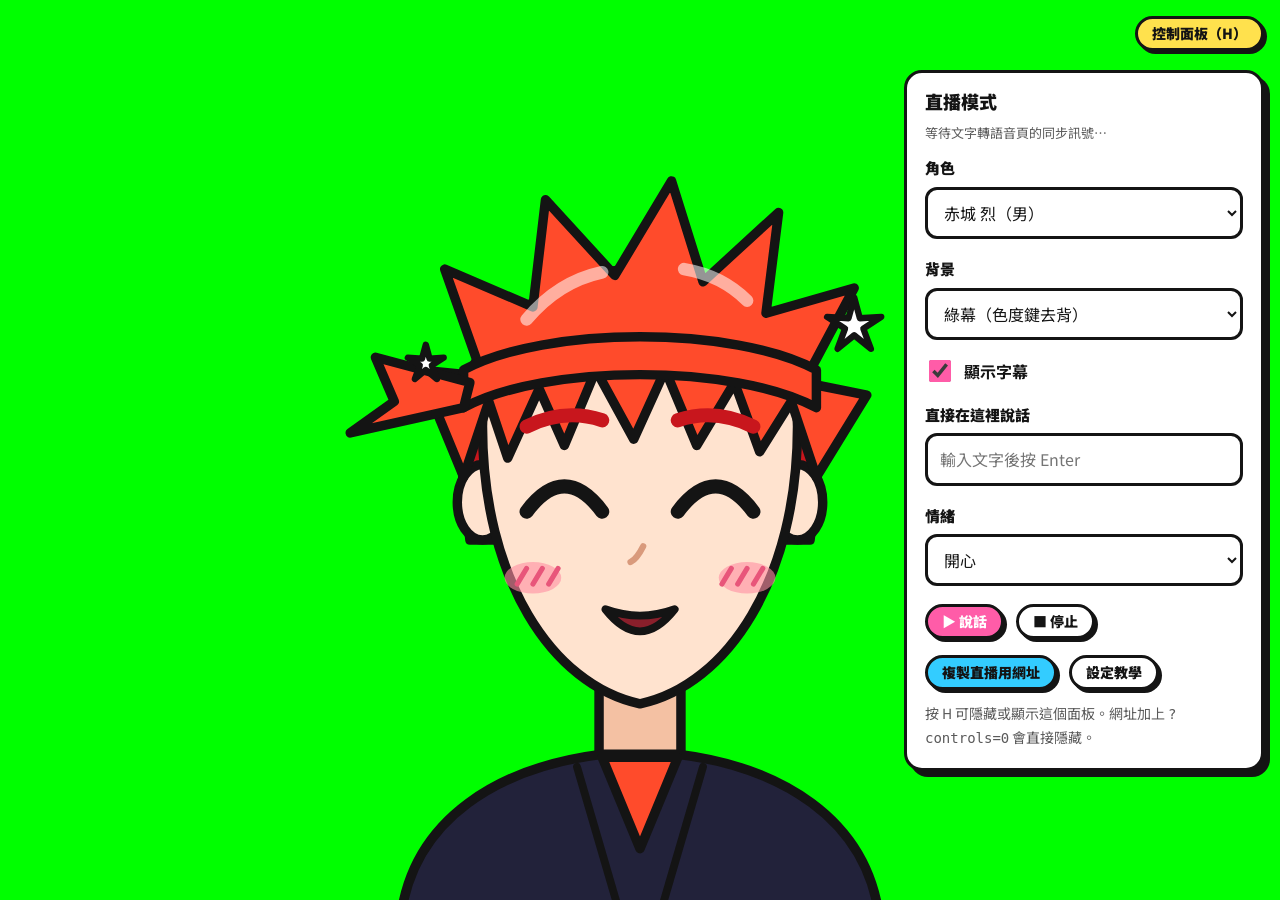
==== live.html @ a313269e "Initial VoiceSprite static site Voice profile recording, anime character TTS (engine A: Web Speech)," ====
<!doctype html>
<html lang="zh-Hant-TW">
<head>
  <meta charset="utf-8">
  <meta name="viewport" content="width=device-width, initial-scale=1">
  <title>直播模式｜VoiceSprite 聲線工坊</title>
  <meta name="description" content="只顯示角色與字幕的直播畫面，可切換綠幕或透明背景。">
  <link rel="icon" href="images/favicon.svg" type="image/svg+xml">
  <link rel="preconnect" href="https://fonts.googleapis.com">
  <link rel="preconnect" href="https://fonts.gstatic.com" crossorigin>
  <link href="https://fonts.googleapis.com/css2?family=Bungee&family=Noto+Sans+TC:wght@500;700;900&display=swap" rel="stylesheet">
  <link rel="stylesheet" href="css/style.css">
</head>
<body class="live bg-green" data-page="live">
  <div class="live-stage">
    <div class="live-char" id="liveChar"></div>
  </div>
  <div class="live-sub" id="liveSub" aria-live="polite"></div>

  <button type="button" class="btn btn-sm btn-yellow live-toggle" id="toggleControls" aria-expanded="true" aria-controls="controls">控制面板（H）</button>

  <aside class="card live-controls" id="controls">
    <h2>直播模式</h2>
    <p class="sync-status" id="syncStatus">等待文字轉語音頁的同步訊號…</p>

    <div class="field">
      <label class="field-label" for="ctlChar">角色</label>
      <select id="ctlChar"></select>
    </div>
    <div class="field">
      <label class="field-label" for="ctlBg">背景</label>
      <select id="ctlBg">
        <option value="green">綠幕（色度鍵去背）</option>
        <option value="blue">藍幕</option>
        <option value="transparent">透明（OBS 瀏覽器來源）</option>
        <option value="pop">普普風黃色</option>
      </select>
    </div>
    <label class="check" style="margin-bottom:18px">
      <input type="checkbox" id="ctlSub" checked>
      <span>顯示字幕</span>
    </label>

    <div class="field">
      <label class="field-label" for="ctlText">直接在這裡說話</label>
      <input type="text" id="ctlText" maxlength="200" placeholder="輸入文字後按 Enter">
    </div>
    <div class="field">
      <label class="field-label" for="ctlEmotion">情緒</label>
      <select id="ctlEmotion"></select>
    </div>
    <div class="btn-row" style="margin-bottom:16px">
      <button type="button" class="btn btn-pink btn-sm" id="ctlSpeak">▶ 說話</button>
      <button type="button" class="btn btn-sm" id="ctlStop">■ 停止</button>
    </div>

    <div class="btn-row">
      <button type="button" class="btn btn-sm btn-cyan" id="ctlCopy">複製直播用網址</button>
      <a class="btn btn-sm" href="index.html#live-guide">設定教學</a>
    </div>
    <p class="small muted" style="margin:12px 0 0">按 H 可隱藏或顯示這個面板。網址加上 <code>?controls=0</code> 會直接隱藏。</p>
  </aside>

  <script src="js/app.js"></script>
  <script src="js/characters.js"></script>
  <script src="js/profile-store.js"></script>
  <script src="js/engines/engine-a-webspeech.js"></script>
  <script src="js/live.js"></script>
  <script>
  /* 檔案不完整時（例如直接在壓縮檔裡打開、只傳了 html），顯示說明而不是空白頁 */
  (function () {
    var cssOk = getComputedStyle(document.documentElement).getPropertyValue('--ink').trim() !== '';
    var jsOk = !!(window.VS && window.VS.engines);
    if (cssOk && jsOk) return;
    var d = document.createElement('div');
    d.setAttribute('role', 'alert');
    d.style.cssText = 'position:fixed;inset:0;z-index:9999;background:#fffbe0;color:#141414;font:16px/1.8 system-ui,sans-serif;padding:24px;overflow:auto';
    d.innerHTML = '<div style="max-width:640px;margin:0 auto">' +
      '<h1 style="font-size:24px;margin:0 0 12px">網站檔案不完整，無法正常顯示</h1>' +
      '<p>這個網頁需要和 <b>css</b>、<b>js</b>、<b>images</b> 三個資料夾放在一起才能運作，目前讀不到它們。</p>' +
      '<ol>' +
      '<li>如果收到的是壓縮檔（.zip），請先按右鍵「<b>全部解壓縮</b>」，再打開解壓後資料夾裡的 index.html。不要直接在壓縮檔裡點開。</li>' +
      '<li>確認 index.html 旁邊有 css、js、images 三個資料夾。用 LINE 等通訊軟體傳檔時，資料夾常會不見，請改傳整個壓縮檔。</li>' +
      '<li><b>最推薦</b>：請對方直接打開網站的 GitHub Pages 網址。錄製聲紋也只有網址版能使用麥克風。</li>' +
      '</ol></div>';
    document.body.appendChild(d);
  })();
  </script>
</body>
</html>
---- css/style.css ----
/* ========== VoiceSprite 聲線工坊 ========== */
:root {
  --ink: #141414;
  --paper: #fffaf0;
  --yellow: #ffe14d;
  --pink: #ff5ca8;
  --cyan: #33ccff;
  --red: #ff3b30;
  --purple: #8f5cff;
  --green: #2ee59d;
  --orange: #ff9f1c;
  --muted: #5a5a5a;
  --radius: 18px;
  --shadow: 6px 6px 0 var(--ink);
  --shadow-sm: 4px 4px 0 var(--ink);
  --font-display: 'Bungee', 'Noto Sans TC', sans-serif;
  --font-body: 'Noto Sans TC', system-ui, -apple-system, 'PingFang TC', 'Microsoft JhengHei', sans-serif;
  --dots: radial-gradient(rgba(20, 20, 20, .13) 1.3px, transparent 1.6px) 0 0 / 16px 16px;
}

* { box-sizing: border-box; }
html { scroll-behavior: smooth; }
body {
  margin: 0;
  font-family: var(--font-body);
  color: var(--ink);
  background: var(--dots), var(--yellow);
  line-height: 1.65;
  overflow-x: hidden;
}
a { color: inherit; }
h1, h2, h3 { line-height: 1.2; margin: 0 0 .5em; font-weight: 900; }
p { margin: 0 0 1em; }
.container { max-width: 1200px; margin: 0 auto; padding: 0 16px; }
.page { padding-top: 36px; padding-bottom: 72px; }
.section { padding: 72px 0; }
.muted { color: var(--muted); }
.small { font-size: 14px; }
[hidden] { display: none !important; }

/* ---------- Header ---------- */
.site-header { position: sticky; top: 0; z-index: 50; background: var(--ink); color: #fff; }
.site-header .inner { max-width: 1200px; margin: 0 auto; padding: 10px 16px; display: flex; align-items: center; gap: 16px; justify-content: space-between; }
.logo { font-family: var(--font-display); font-size: 20px; color: var(--yellow); text-decoration: none; display: flex; align-items: center; gap: 8px; white-space: nowrap; }
.logo span { background: var(--pink); color: #fff; padding: 0 8px; border: 2px solid #fff; border-radius: 8px; transform: rotate(-5deg); display: inline-block; }
.site-nav { display: flex; gap: 8px; overflow-x: auto; scrollbar-width: none; }
.site-nav::-webkit-scrollbar { display: none; }
.site-nav a { color: #fff; text-decoration: none; font-weight: 700; padding: 5px 14px; border: 2px solid #fff; border-radius: 999px; font-size: 14px; white-space: nowrap; transition: background .15s, color .15s; }
.site-nav a:hover { background: #fff; color: var(--ink); }
.site-nav a[aria-current="page"] { background: var(--yellow); color: var(--ink); border-color: var(--yellow); }

/* ---------- Buttons ---------- */
.btn {
  --bg: #fff;
  display: inline-flex; align-items: center; justify-content: center; gap: 8px;
  padding: 10px 20px; font: inherit; font-weight: 900; font-size: 16px; line-height: 1.2;
  color: var(--ink); background: var(--bg);
  border: 3px solid var(--ink); border-radius: 999px; box-shadow: var(--shadow-sm);
  cursor: pointer; text-decoration: none; white-space: nowrap;
  transition: transform .12s, box-shadow .12s;
}
.btn:hover { transform: translate(-2px, -2px); box-shadow: 6px 6px 0 var(--ink); }
.btn:active { transform: translate(3px, 3px); box-shadow: 1px 1px 0 var(--ink); }
.btn:disabled, .btn[aria-disabled="true"] { opacity: .45; cursor: not-allowed; transform: none; box-shadow: var(--shadow-sm); }
.btn-pink { --bg: var(--pink); color: #fff; }
.btn-yellow { --bg: var(--yellow); }
.btn-cyan { --bg: var(--cyan); }
.btn-ink { --bg: var(--ink); color: #fff; }
.btn-red { --bg: var(--red); color: #fff; }
.btn-lg { padding: 14px 28px; font-size: 18px; }
.btn-sm { padding: 6px 14px; font-size: 14px; box-shadow: 3px 3px 0 var(--ink); }
.btn-row { display: flex; flex-wrap: wrap; gap: 12px; align-items: center; }
:focus-visible { outline: 3px dashed var(--ink); outline-offset: 3px; }

/* ---------- Common blocks ---------- */
.card { background: #fff; border: 3px solid var(--ink); border-radius: var(--radius); box-shadow: var(--shadow); padding: 24px; }
.sticker { display: inline-block; font-family: var(--font-display); font-size: 14px; padding: 4px 12px; background: var(--cyan); border: 3px solid var(--ink); border-radius: 10px; transform: rotate(-3deg); box-shadow: 3px 3px 0 var(--ink); margin: 0 0 16px; }
.sticker-pink { background: var(--pink); color: #fff; }
.sticker-white { background: #fff; }
.tag { display: inline-block; font-size: 12px; font-weight: 900; padding: 1px 10px; border: 2px solid var(--ink); border-radius: 999px; background: var(--yellow); white-space: nowrap; }
.tag-soon { background: #eee; }
.section-head { text-align: center; margin-bottom: 40px; }
.section-head h2 { font-size: clamp(30px, 5vw, 48px); }
.section-head p { max-width: 36em; margin: 0 auto; font-weight: 500; }
.page-head { margin-bottom: 28px; }
.page-head h1 { font-size: clamp(32px, 5.5vw, 54px); }
.page-head p { max-width: 42em; font-weight: 500; }

.js .reveal { opacity: 0; transform: translateY(24px) rotate(-1deg); transition: opacity .5s, transform .5s cubic-bezier(.2, 1.4, .4, 1); }
.js .reveal.in { opacity: 1; transform: none; }

/* ---------- Hero ---------- */
.hero { padding: 48px 0 80px; }
.hero-grid { display: grid; grid-template-columns: 1.1fr .9fr; gap: 40px; align-items: center; }
.hero-title { margin: 0 0 20px; }
.hero-title .en { display: block; font-family: var(--font-display); font-weight: 400; font-size: clamp(56px, 10vw, 120px); line-height: .92; color: #fff; -webkit-text-stroke: 3px var(--ink); paint-order: stroke fill; text-shadow: 6px 6px 0 var(--ink); }
.hero-title .zh { display: block; font-size: clamp(28px, 4.4vw, 46px); margin-top: 18px; }
.lead { font-size: 18px; font-weight: 500; max-width: 32em; }
.hero-stage { position: relative; aspect-ratio: 1 / 1; display: grid; place-items: center; }
.burst { position: absolute; inset: 2%; background: var(--pink); border: 0; clip-path: polygon(50% 0, 61% 18%, 80% 8%, 78% 29%, 98% 32%, 86% 50%, 98% 68%, 78% 71%, 80% 92%, 61% 82%, 50% 100%, 39% 82%, 20% 92%, 22% 71%, 2% 68%, 14% 50%, 2% 32%, 22% 29%, 20% 8%, 39% 18%); animation: spin 50s linear infinite; transition: background .3s; }
.hero-char { position: relative; width: 74%; cursor: pointer; filter: drop-shadow(6px 6px 0 rgba(20, 20, 20, .9)); }
.hero-stage .speech-bubble { top: 4%; left: -4%; max-width: 70%; }
.hero-stage .btn { position: absolute; bottom: 2%; right: 4%; }

.speech-bubble { position: absolute; z-index: 2; background: #fff; border: 3px solid var(--ink); border-radius: 22px; padding: 10px 16px; font-weight: 900; font-size: 16px; box-shadow: var(--shadow-sm); }
.speech-bubble::after { content: ''; position: absolute; bottom: -16px; left: 36px; border: 8px solid transparent; border-top: 10px solid var(--ink); }

/* ---------- Marquee ---------- */
.marquee { background: var(--ink); color: var(--yellow); transform: rotate(-2deg); margin: 0 -40px; overflow: hidden; white-space: nowrap; border-block: 4px solid var(--ink); }
.marquee-track { display: inline-block; font-family: var(--font-display); font-size: 24px; padding: 10px 0; animation: marquee 32s linear infinite; }
.marquee-track span { margin: 0 18px; }
.marquee-track .star { color: var(--pink); }

/* ---------- Steps ---------- */
.steps { display: grid; grid-template-columns: repeat(3, 1fr); gap: 24px; }
.step { position: relative; padding-top: 40px; }
.step-no { position: absolute; top: -26px; left: 20px; font-family: var(--font-display); font-size: 40px; width: 64px; height: 64px; display: grid; place-items: center; background: var(--pink); color: #fff; border: 3px solid var(--ink); border-radius: 50%; box-shadow: var(--shadow-sm); }
.step:nth-child(2) .step-no { background: var(--cyan); color: var(--ink); }
.step:nth-child(3) .step-no { background: var(--green); color: var(--ink); }
.step h3 { font-size: 22px; }

/* ---------- Characters ---------- */
.filters { display: flex; flex-wrap: wrap; gap: 10px; justify-content: center; margin-bottom: 14px; }
.chip { font: inherit; font-weight: 900; font-size: 14px; padding: 6px 16px; background: #fff; border: 3px solid var(--ink); border-radius: 999px; cursor: pointer; box-shadow: 3px 3px 0 var(--ink); transition: transform .1s; }
.chip:hover { transform: translate(-1px, -1px); }
.chip[aria-pressed="true"] { background: var(--ink); color: #fff; }
.char-grid { display: grid; grid-template-columns: repeat(auto-fill, minmax(200px, 1fr)); gap: 22px; margin-top: 28px; }
.char-card { position: relative; background: var(--dots), var(--card-bg, #fff); border: 3px solid var(--ink); border-radius: var(--radius); box-shadow: var(--shadow); overflow: hidden; transition: transform .15s; }
.char-card:hover { transform: translateY(-4px) rotate(-1deg); }
.char-card.is-selected { box-shadow: 0 0 0 4px var(--yellow), 0 0 0 7px var(--ink), var(--shadow); }
.char-card.is-selected::before { content: 'SELECTED'; position: absolute; top: 10px; right: -30px; z-index: 2; transform: rotate(35deg); background: var(--pink); color: #fff; font-family: var(--font-display); font-size: 11px; padding: 2px 34px; border-block: 2px solid var(--ink); }
.char-pick { display: block; width: 100%; padding: 0; border: 0; background: none; cursor: pointer; text-align: left; font: inherit; color: inherit; }
.char-art { padding: 14px 18px 0; }
.char-meta { background: #fff; border-top: 3px solid var(--ink); padding: 12px 14px 54px; }
.char-meta h3 { font-size: 20px; margin: 6px 0 2px; }
.char-meta .en { font-family: var(--font-display); font-size: 12px; color: var(--muted); }
.char-meta p { font-size: 13px; margin: 6px 0 0; color: #333; }
.char-hear { position: absolute; right: 12px; bottom: 12px; }
.char-card.talking .char-svg .c-head, .char-card.talking .char-svg .c-back { animation-duration: .6s; }
.selected-bar { margin-top: 32px; display: flex; flex-wrap: wrap; gap: 16px; align-items: center; justify-content: space-between; }
.selected-bar strong { font-size: 20px; }

/* ---------- Character SVG ---------- */
.char-svg { display: block; width: 100%; height: auto; overflow: visible; }
.char-svg .m-open { display: none; }
.char-svg.is-open .m-open { display: inline; }
.char-svg.is-open .m-closed { display: none; }
.char-svg .c-head, .char-svg .c-back { transform-box: view-box; transform-origin: 100px 190px; animation: bob 3.2s ease-in-out infinite; }
.char-svg .c-eyes { transform-box: view-box; transform-origin: 100px 108px; animation: blink 4.6s infinite; }

/* ---------- Guide / Engines ---------- */
.guide-grid { display: grid; grid-template-columns: repeat(2, 1fr); gap: 24px; }
.guide-grid ol { padding-left: 1.3em; margin: 0; }
.guide-grid li { margin-bottom: 8px; }
.note { border-left: 6px solid var(--pink); background: #fff4fa; padding: 10px 14px; border-radius: 0 12px 12px 0; font-size: 14px; margin-top: 14px; }
.engine-cards { display: grid; grid-template-columns: repeat(3, 1fr); gap: 20px; }
.engine-card h3 { font-size: 20px; }
.engine-card .tag { margin-bottom: 10px; }
.tag-ready { background: var(--green); }

/* ---------- Forms ---------- */
.field { display: grid; gap: 6px; margin-bottom: 18px; }
.field > .label-text, .field-label { font-weight: 900; font-size: 15px; display: flex; justify-content: space-between; align-items: baseline; gap: 8px; }
.field-label output { font-family: var(--font-display); font-size: 14px; }
input[type="text"], select, textarea { font: inherit; font-size: 16px; padding: 10px 12px; border: 3px solid var(--ink); border-radius: 12px; background: #fff; color: var(--ink); width: 100%; }
textarea { resize: vertical; min-height: 120px; }
input[type="range"] { width: 100%; accent-color: var(--pink); }
.check { display: flex; gap: 10px; align-items: flex-start; font-weight: 700; cursor: pointer; }
.check input { width: 22px; height: 22px; accent-color: var(--pink); flex: none; margin-top: 2px; }
.seg { display: flex; flex-wrap: wrap; gap: 8px; }
.error { color: #c40018; font-weight: 700; }

/* ---------- Record page ---------- */
.consent-card { max-width: 760px; }
.consent-card ul { padding-left: 1.3em; }
.studio-grid { display: grid; grid-template-columns: 320px 1fr; gap: 24px; align-items: start; }
.meter-card { position: sticky; top: 80px; }
.wave { width: 100%; height: 120px; display: block; background: var(--ink); border-radius: 12px; }
.level { height: 18px; border: 3px solid var(--ink); border-radius: 999px; overflow: hidden; margin: 14px 0 8px; background: #eee; }
.level-bar { height: 100%; width: 0; background: linear-gradient(90deg, var(--green) 0 60%, var(--yellow) 60% 85%, var(--red) 85%); background-size: 100vw 100%; transition: width .06s linear; }
.progress-dots { display: flex; gap: 8px; margin-top: 14px; }
.progress-dots span { width: 28px; height: 28px; border-radius: 50%; border: 3px solid var(--ink); background: #fff; display: grid; place-items: center; font-size: 12px; font-weight: 900; }
.progress-dots .pass { background: var(--green); }
.progress-dots .warn { background: var(--orange); }
.progress-dots .fail { background: var(--red); color: #fff; }
.prompt-list { display: grid; gap: 20px; }
.prompt-card { transition: transform .15s; }
.prompt-card.is-recording { border-color: var(--red); box-shadow: 6px 6px 0 var(--red); transform: rotate(-.5deg); }
.prompt-head { display: flex; align-items: center; gap: 10px; flex-wrap: wrap; margin-bottom: 8px; }
.prompt-no { font-family: var(--font-display); font-size: 28px; }
.prompt-text { font-size: clamp(20px, 2.6vw, 26px); font-weight: 900; line-height: 1.6; margin: 6px 0 16px; }
.timer { font-family: var(--font-display); font-size: 14px; }
.rec-dot { width: 12px; height: 12px; background: #fff; border-radius: 50%; display: inline-block; }
.is-recording .rec-dot { animation: pulse 1s infinite; }
.badge { margin-left: auto; font-size: 13px; font-weight: 900; padding: 2px 12px; border: 2px solid var(--ink); border-radius: 999px; background: #eee; }
.badge.pass { background: var(--green); }
.badge.warn { background: var(--orange); }
.badge.fail { background: var(--red); color: #fff; }
.quality-list { margin: 12px 0 0; padding-left: 1.2em; font-size: 14px; }
.finish-card { margin-top: 24px; display: flex; flex-wrap: wrap; align-items: center; justify-content: space-between; gap: 16px; }
.summary-chips { display: flex; flex-wrap: wrap; gap: 10px; margin: 12px 0 18px; }
.summary-chip { border: 3px solid var(--ink); border-radius: 14px; padding: 8px 14px; background: var(--paper); }
.summary-chip small { display: block; font-size: 12px; color: var(--muted); font-weight: 700; }
.summary-chip b { font-size: 18px; }
.library { margin-top: 48px; }
.library-head { display: flex; flex-wrap: wrap; justify-content: space-between; align-items: center; gap: 12px; margin-bottom: 16px; }
.profile-list { display: grid; gap: 14px; }
.profile-row { display: flex; flex-wrap: wrap; gap: 12px; align-items: center; justify-content: space-between; padding: 16px 18px; }
.profile-row h3 { font-size: 18px; margin: 0; }
.profile-row .meta { font-size: 13px; color: var(--muted); }
.profile-row.is-active { background: #fffbe0; }
.empty { text-align: center; padding: 28px; border: 3px dashed var(--ink); border-radius: var(--radius); background: rgba(255, 255, 255, .6); font-weight: 700; }

/* ---------- TTS page ---------- */
.tts-grid { display: grid; grid-template-columns: minmax(0, 1fr) minmax(0, 1.15fr); gap: 24px; align-items: start; }
.stage { position: sticky; top: 80px; background: var(--dots), var(--stage-bg, var(--cyan)); padding: 24px; min-height: 520px; display: flex; flex-direction: column; align-items: center; justify-content: flex-end; overflow: hidden; }
.stage .speech-bubble { top: 20px; left: 20px; right: 20px; text-align: center; font-size: 18px; min-height: 52px; }
.stage .speech-bubble::after { left: 50%; margin-left: -8px; }
.stage-char { width: min(380px, 92%); margin-top: 80px; filter: drop-shadow(6px 6px 0 rgba(20, 20, 20, .9)); }
.stage-name { margin-top: 12px; background: #fff; border: 3px solid var(--ink); border-radius: 12px; padding: 4px 16px; font-weight: 900; box-shadow: var(--shadow-sm); }
.stage.talking .char-svg .c-head, .stage.talking .char-svg .c-back { animation-duration: .6s; }
.controls h2 { font-size: 20px; margin-bottom: 12px; }
.ctl-block { padding-bottom: 18px; margin-bottom: 18px; border-bottom: 3px dashed #ddd; }
.ctl-block:last-child { border-bottom: 0; margin-bottom: 0; padding-bottom: 0; }
.engine-list { display: grid; grid-template-columns: repeat(3, 1fr); gap: 10px; }
.engine-opt { position: relative; display: grid; gap: 4px; padding: 10px 12px; border: 3px solid var(--ink); border-radius: 14px; cursor: pointer; background: #fff; font-size: 13px; }
.engine-opt input { position: absolute; opacity: 0; pointer-events: none; }
.engine-opt .engine-name { font-weight: 900; font-size: 14px; }
.engine-opt:has(input:checked) { background: var(--yellow); box-shadow: var(--shadow-sm); }
.engine-opt.is-disabled { opacity: .55; cursor: not-allowed; background: #f3f3f3; }
.engine-opt:has(input:focus-visible) { outline: 3px dashed var(--ink); outline-offset: 3px; }
.char-strip { display: flex; gap: 8px; overflow-x: auto; padding: 4px 4px 10px; }
.char-mini { flex: none; width: 64px; padding: 4px 4px 0; border: 3px solid var(--ink); border-radius: 12px; background: var(--mini-bg, #fff); cursor: pointer; }
.char-mini[aria-pressed="true"] { box-shadow: 0 0 0 3px var(--yellow), 0 0 0 6px var(--ink); }
.char-mini .char-svg .c-head, .char-mini .char-svg .c-back, .char-mini .char-svg .c-eyes { animation: none; }
.text-meta { display: flex; justify-content: space-between; font-size: 13px; color: var(--muted); margin-top: 4px; }
.phrases { display: flex; flex-wrap: wrap; gap: 8px; margin-top: 10px; }
.phrases .chip { font-size: 13px; padding: 4px 12px; font-weight: 700; }
.sliders { display: grid; grid-template-columns: repeat(3, 1fr); gap: 16px; }
.readout { font-size: 13px; background: var(--paper); border: 2px solid var(--ink); border-radius: 10px; padding: 8px 12px; margin-top: 4px; }
.play-row { display: flex; flex-wrap: wrap; gap: 12px; align-items: center; }
.profile-summary { display: flex; flex-wrap: wrap; gap: 6px; margin-top: 8px; }

/* ---------- Live page ---------- */
body.live { min-height: 100vh; overflow: hidden; background: transparent; }
body.live.bg-green { background: #00ff00; }
body.live.bg-blue { background: #0047ff; }
body.live.bg-pop { background: var(--dots), var(--yellow); }
body.live.bg-transparent { background: transparent; }
.live-stage { position: fixed; inset: 0; display: flex; align-items: flex-end; justify-content: center; }
.live-char { width: min(70vh, 90vw); margin-bottom: -2vh; }
.live-sub { position: fixed; left: 50%; bottom: 6vh; transform: translateX(-50%); width: min(1000px, 92vw); text-align: center; font-weight: 900; font-size: clamp(22px, 4.2vh, 44px); color: #fff; -webkit-text-stroke: 6px var(--ink); paint-order: stroke fill; line-height: 1.35; pointer-events: none; }
.live-sub:empty { display: none; }
.live-toggle { position: fixed; top: 16px; right: 16px; z-index: 20; }
.live-controls { position: fixed; top: 70px; right: 16px; z-index: 20; width: min(360px, calc(100vw - 32px)); max-height: calc(100vh - 90px); overflow-y: auto; padding: 18px; }
.live-controls h2 { font-size: 18px; }
body.no-controls .live-toggle, body.no-controls .live-controls { display: none; }
.sync-status { font-size: 13px; color: var(--muted); }

/* ---------- Footer & Toast ---------- */
.site-footer { background: var(--ink); color: #fff; padding: 32px 0; font-size: 14px; }
.site-footer .inner { display: flex; flex-wrap: wrap; gap: 12px; justify-content: space-between; }
.site-footer .logo { font-size: 16px; }
.toast-box { position: fixed; left: 50%; bottom: 20px; transform: translateX(-50%); z-index: 100; display: grid; gap: 8px; width: min(420px, calc(100vw - 32px)); }
.toast { background: var(--ink); color: #fff; border: 3px solid var(--ink); border-radius: 14px; padding: 10px 16px; font-weight: 700; box-shadow: 4px 4px 0 var(--pink); animation: pop .25s cubic-bezier(.2, 1.6, .4, 1); transition: opacity .3s; }
.toast-error { background: var(--red); }
.toast-success { background: #0f7a48; }
.toast.out { opacity: 0; }

/* ---------- Animations ---------- */
@keyframes spin { to { transform: rotate(360deg); } }
@keyframes marquee { to { transform: translateX(-50%); } }
@keyframes bob { 50% { transform: translateY(2px) rotate(.6deg); } }
@keyframes blink { 0%, 93%, 100% { transform: scaleY(1); } 95% { transform: scaleY(.1); } }
@keyframes pulse { 50% { opacity: .2; } }
@keyframes pop { from { transform: scale(.8); opacity: 0; } }

@media (prefers-reduced-motion: reduce) {
  *, *::before, *::after { animation: none !important; transition: none !important; }
  html { scroll-behavior: auto; }
}

/* ---------- Responsive ---------- */
@media (max-width: 960px) {
  .hero-grid, .tts-grid, .studio-grid { grid-template-columns: 1fr; }
  .hero-stage { max-width: 460px; width: 100%; margin: 0 auto; }
  .stage, .meter-card { position: relative; top: 0; }
  .stage { min-height: 420px; }
  .steps, .engine-cards { grid-template-columns: 1fr; gap: 40px; }
  .engine-cards { gap: 20px; }
  .guide-grid { grid-template-columns: 1fr; }
}
@media (max-width: 600px) {
  .section { padding: 56px 0; }
  .card { padding: 18px; }
  .site-header .inner { flex-direction: column; align-items: stretch; gap: 8px; }
  .engine-list, .sliders { grid-template-columns: 1fr; }
  .char-grid { grid-template-columns: repeat(2, 1fr); gap: 14px; }
  .char-meta { padding: 10px 10px 50px; }
  .char-meta h3 { font-size: 17px; }
  .char-meta p { display: none; }
  .hero-title .en { -webkit-text-stroke: 2px var(--ink); text-shadow: 4px 4px 0 var(--ink); }
  .marquee-track { font-size: 18px; }
}
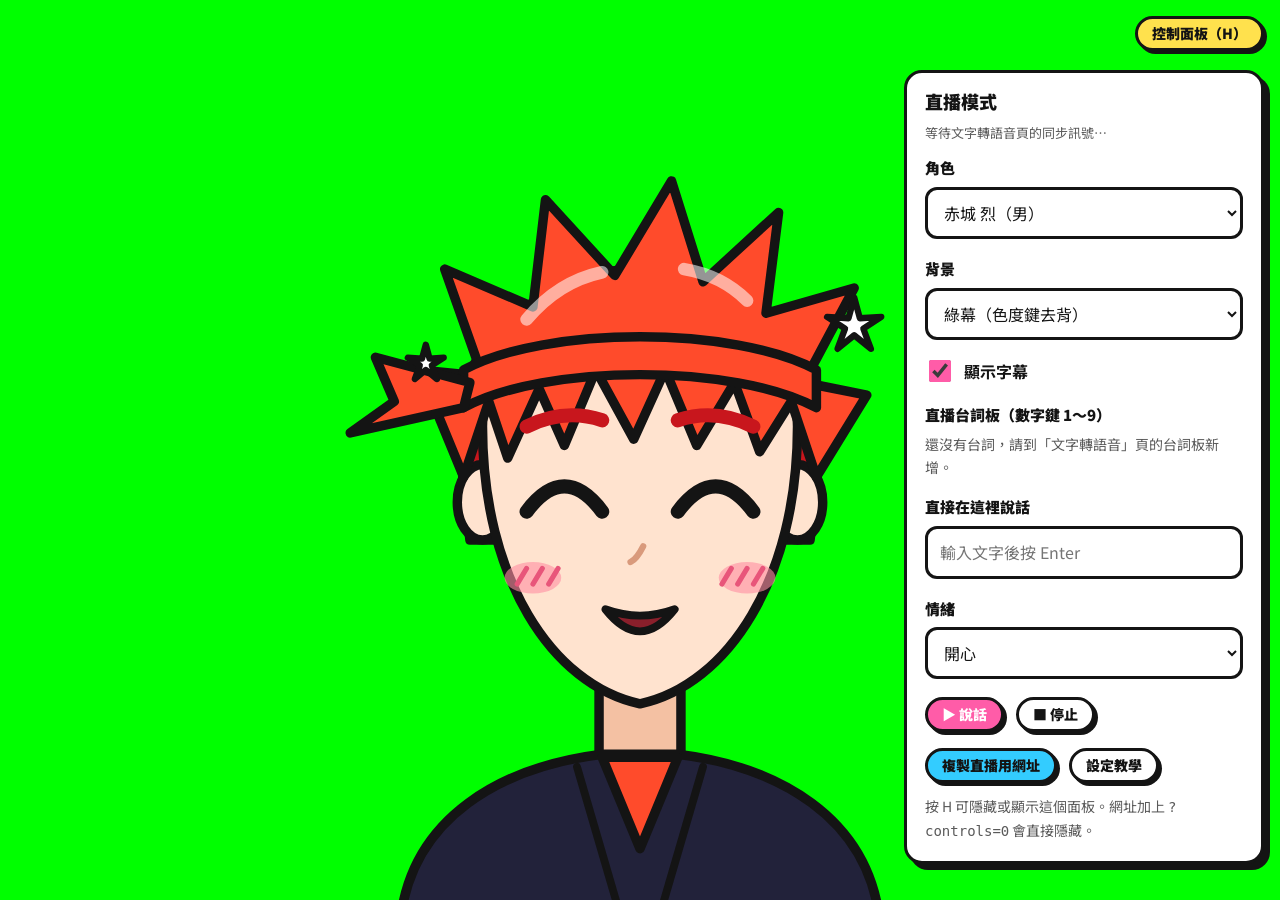
==== commit 787ab077: "Add engine B (beta): in-browser voice cloning with ZipVoice - sherpa-onnx WebAssembly + ZipVoice zh-" ====
--- a/live.html
+++ b/live.html
@@ -41,6 +41,9 @@
       <span>顯示字幕</span>
     </label>
 
+    <div class="field-label" style="margin-bottom:6px">直播台詞板（數字鍵 1～9）</div>
+    <div class="live-board" id="liveBoard"></div>
+
     <div class="field">
       <label class="field-label" for="ctlText">直接在這裡說話</label>
       <input type="text" id="ctlText" maxlength="200" placeholder="輸入文字後按 Enter">
@@ -64,6 +67,9 @@
   <script src="js/app.js"></script>
   <script src="js/characters.js"></script>
   <script src="js/profile-store.js"></script>
+  <script src="js/clip-store.js"></script>
+  <script src="js/board.js"></script>
+  <script src="js/audio-player.js"></script>
   <script src="js/engines/engine-a-webspeech.js"></script>
   <script src="js/live.js"></script>
   <script>
--- a/css/style.css
+++ b/css/style.css
@@ -213,6 +213,7 @@
 
 /* ---------- TTS page ---------- */
 .tts-grid { display: grid; grid-template-columns: minmax(0, 1fr) minmax(0, 1.15fr); gap: 24px; align-items: start; }
+.tts-grid > * { min-width: 0; } /* 避免橫向捲動的角色列把整頁撐寬 */
 .stage { position: sticky; top: 80px; background: var(--dots), var(--stage-bg, var(--cyan)); padding: 24px; min-height: 520px; display: flex; flex-direction: column; align-items: center; justify-content: flex-end; overflow: hidden; }
 .stage .speech-bubble { top: 20px; left: 20px; right: 20px; text-align: center; font-size: 18px; min-height: 52px; }
 .stage .speech-bubble::after { left: 50%; margin-left: -8px; }
@@ -241,6 +242,26 @@
 .play-row { display: flex; flex-wrap: wrap; gap: 12px; align-items: center; }
 .profile-summary { display: flex; flex-wrap: wrap; gap: 6px; margin-top: 8px; }
 
+.tag-beta { background: var(--purple); color: #fff; font-size: 11px; vertical-align: middle; }
+.model-panel { margin-top: 14px; padding: 14px; border: 3px solid var(--ink); border-radius: 14px; background: var(--paper); }
+.model-head { display: flex; flex-wrap: wrap; justify-content: space-between; gap: 8px; align-items: baseline; }
+.progress { height: 14px; border: 3px solid var(--ink); border-radius: 999px; overflow: hidden; background: #fff; margin: 10px 0 12px; }
+.progress-bar { height: 100%; width: 0; background: var(--purple); transition: width .2s; }
+.select-sm { width: auto; font-size: 14px; padding: 4px 8px; border-width: 2px; border-radius: 8px; margin-left: 4px; }
+input[type="range"]:disabled { opacity: .4; }
+
+/* ---------- Phrase board ---------- */
+.board-card { margin-top: 28px; }
+.board-head { display: flex; flex-wrap: wrap; justify-content: space-between; align-items: flex-end; gap: 16px; margin-bottom: 8px; }
+.board-head h2 { margin-bottom: 6px; }
+.board-list { list-style: none; margin: 12px 0 0; padding: 0; display: grid; gap: 10px; }
+.board-row { display: flex; flex-wrap: wrap; align-items: center; gap: 10px; padding: 10px 12px; border: 3px solid var(--ink); border-radius: 14px; background: #fff; }
+.board-key { flex: none; width: 32px; height: 32px; display: grid; place-items: center; font-family: var(--font-display); background: var(--yellow); border: 2px solid var(--ink); border-radius: 8px; }
+.board-text { flex: 1 1 220px; font-weight: 700; }
+.board-state { font-size: 13px; font-weight: 900; color: var(--muted); }
+.board-state.ok { color: #0f7a48; }
+.board-row .btn-row { gap: 8px; }
+
 /* ---------- Live page ---------- */
 body.live { min-height: 100vh; overflow: hidden; background: transparent; }
 body.live.bg-green { background: #00ff00; }
@@ -256,6 +277,18 @@
 .live-controls h2 { font-size: 18px; }
 body.no-controls .live-toggle, body.no-controls .live-controls { display: none; }
 .sync-status { font-size: 13px; color: var(--muted); }
+.live-board { display: grid; gap: 6px; margin-bottom: 16px; }
+.live-board button { display: flex; gap: 8px; align-items: center; width: 100%; text-align: left; font: inherit; font-size: 14px; font-weight: 700; padding: 6px 10px; border: 2px solid var(--ink); border-radius: 10px; background: #fff; cursor: pointer; }
+.live-board button:hover { background: var(--yellow); }
+.live-board .k { flex: none; font-family: var(--font-display); width: 22px; text-align: center; }
+.live-board .t { flex: 1; overflow: hidden; text-overflow: ellipsis; white-space: nowrap; }
+.live-board .s { flex: none; font-size: 11px; color: var(--muted); }
+.live-board .s.ok { color: #0f7a48; }
+
+/* ---------- Sandbox preview notice ---------- */
+.preview-notice { background: var(--pink); color: #fff; font-weight: 700; font-size: 14px; text-align: center; padding: 8px 16px; border-bottom: 3px solid var(--ink); }
+.preview-notice a { color: #fff; margin-left: 10px; white-space: nowrap; }
+body.live .preview-notice { position: fixed; top: 0; left: 0; right: 0; z-index: 30; }
 
 /* ---------- Footer & Toast ---------- */
 .site-footer { background: var(--ink); color: #fff; padding: 32px 0; font-size: 14px; }
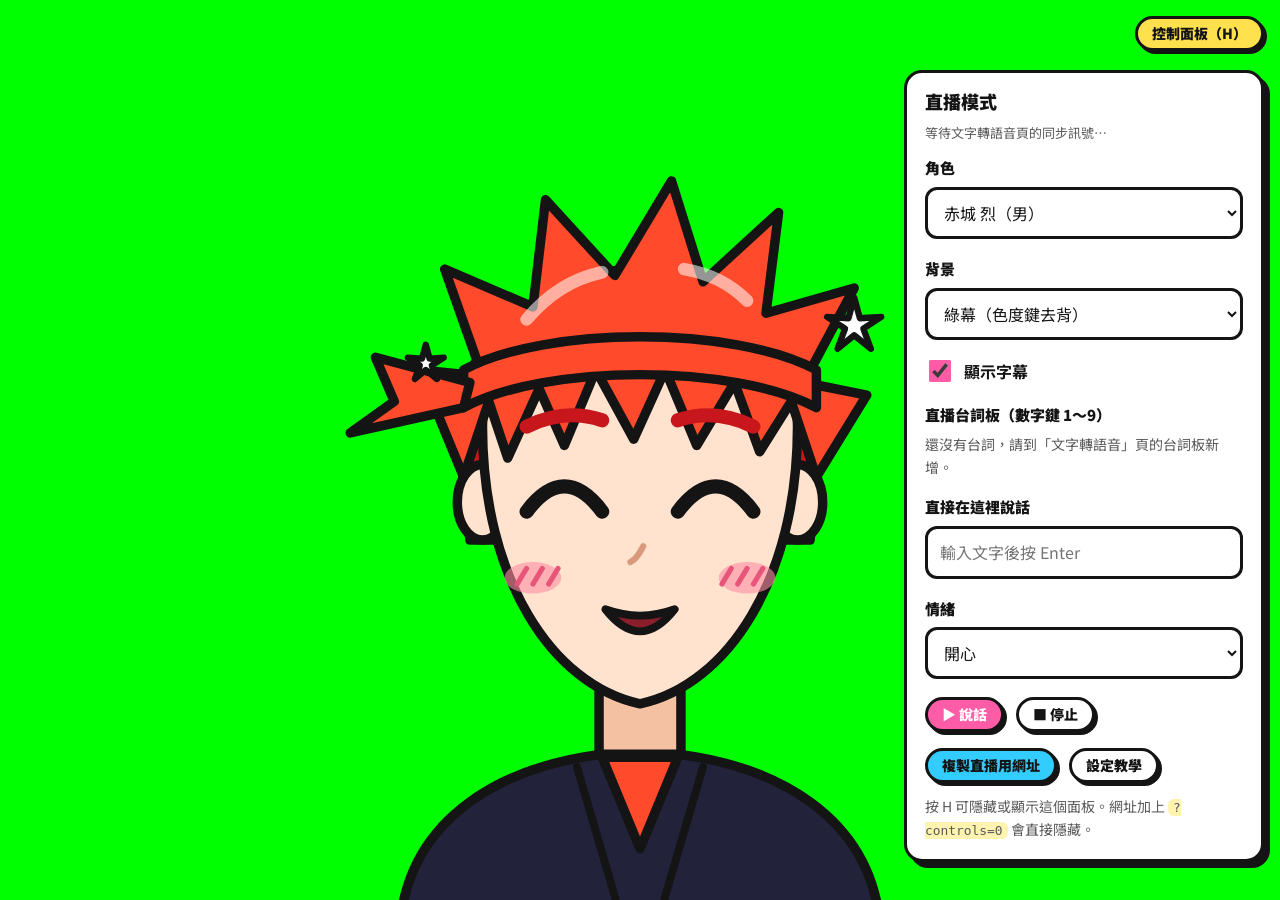
==== commit 0a24ebe9: "Version asset URLs and warn when stale cache breaks a script GitHub Pages caches each file for 10 mi" ====
--- a/live.html
+++ b/live.html
@@ -9,7 +9,7 @@
   <link rel="preconnect" href="https://fonts.googleapis.com">
   <link rel="preconnect" href="https://fonts.gstatic.com" crossorigin>
   <link href="https://fonts.googleapis.com/css2?family=Bungee&family=Noto+Sans+TC:wght@500;700;900&display=swap" rel="stylesheet">
-  <link rel="stylesheet" href="css/style.css">
+  <link rel="stylesheet" href="css/style.css?v=20261003-1600">
 </head>
 <body class="live bg-green" data-page="live">
   <div class="live-stage">
@@ -64,14 +64,14 @@
     <p class="small muted" style="margin:12px 0 0">按 H 可隱藏或顯示這個面板。網址加上 <code>?controls=0</code> 會直接隱藏。</p>
   </aside>
 
-  <script src="js/app.js"></script>
-  <script src="js/characters.js"></script>
-  <script src="js/profile-store.js"></script>
-  <script src="js/clip-store.js"></script>
-  <script src="js/board.js"></script>
-  <script src="js/audio-player.js"></script>
-  <script src="js/engines/engine-a-webspeech.js"></script>
-  <script src="js/live.js"></script>
+  <script src="js/app.js?v=20261003-1600"></script>
+  <script src="js/characters.js?v=20261003-1600"></script>
+  <script src="js/profile-store.js?v=20261003-1600"></script>
+  <script src="js/clip-store.js?v=20261003-1600"></script>
+  <script src="js/board.js?v=20261003-1600"></script>
+  <script src="js/audio-player.js?v=20261003-1600"></script>
+  <script src="js/engines/engine-a-webspeech.js?v=20261003-1600"></script>
+  <script src="js/live.js?v=20261003-1600"></script>
   <script>
   /* 檔案不完整時（例如直接在壓縮檔裡打開、只傳了 html），顯示說明而不是空白頁 */
   (function () {
--- a/css/style.css
+++ b/css/style.css
@@ -262,6 +262,35 @@
 .board-state.ok { color: #0f7a48; }
 .board-row .btn-row { gap: 8px; }
 
+/* ---------- Local engine setup ---------- */
+.setup-block { margin-bottom: 24px; }
+.flow { display: flex; flex-wrap: wrap; align-items: center; gap: 10px; }
+.flow-box { flex: 1 1 160px; display: grid; gap: 2px; padding: 12px 14px; border: 3px solid var(--ink); border-radius: 14px; background: var(--paper); }
+.flow-box span { font-size: 13px; color: var(--muted); }
+.flow-arrow { font-family: var(--font-display); font-size: 24px; }
+.req-table { width: 100%; border-collapse: collapse; }
+.req-table th, .req-table td { text-align: left; vertical-align: top; padding: 8px 10px; border-bottom: 2px dashed #ddd; }
+.req-table th { white-space: nowrap; width: 1%; }
+.os-tabs { margin-bottom: 16px; }
+.steps-list { padding-left: 1.4em; margin: 0; }
+.steps-list li { margin-bottom: 14px; }
+pre.cmd { position: relative; background: var(--ink); color: #e9ffe0; border-radius: 12px; padding: 12px 70px 12px 14px; margin: 8px 0; overflow-x: auto; font-size: 14px; line-height: 1.6; }
+pre.cmd .copy-btn { position: absolute; top: 8px; right: 8px; padding: 2px 10px; font-size: 12px; box-shadow: none; }
+code { font-family: ui-monospace, SFMono-Regular, Menlo, Consolas, monospace; font-size: .92em; }
+:not(pre) > code { background: #fff3b0; padding: 1px 5px; border-radius: 6px; }
+.dl-list { display: grid; gap: 10px; justify-items: start; margin: 12px 0; }
+.dl-list .btn { white-space: normal; text-align: left; }
+.check-list { list-style: none; padding: 0; margin: 16px 0 8px; display: grid; gap: 8px; }
+.check-list li { display: flex; align-items: center; gap: 10px; font-weight: 700; }
+.check-list .dot { width: 18px; height: 18px; border-radius: 50%; border: 3px solid var(--ink); background: #fff; flex: none; }
+.check-list li.running .dot { background: var(--yellow); animation: pulse 1s infinite; }
+.check-list li.ok .dot { background: var(--green); }
+.check-list li.fail .dot { background: var(--red); }
+.faq details { border-bottom: 2px dashed #ddd; padding: 10px 0; }
+.faq summary { font-weight: 900; cursor: pointer; }
+.faq details ul, .faq details p { margin: 8px 0 0; }
+.local-panel .field { margin-bottom: 10px; }
+
 /* ---------- Live page ---------- */
 body.live { min-height: 100vh; overflow: hidden; background: transparent; }
 body.live.bg-green { background: #00ff00; }
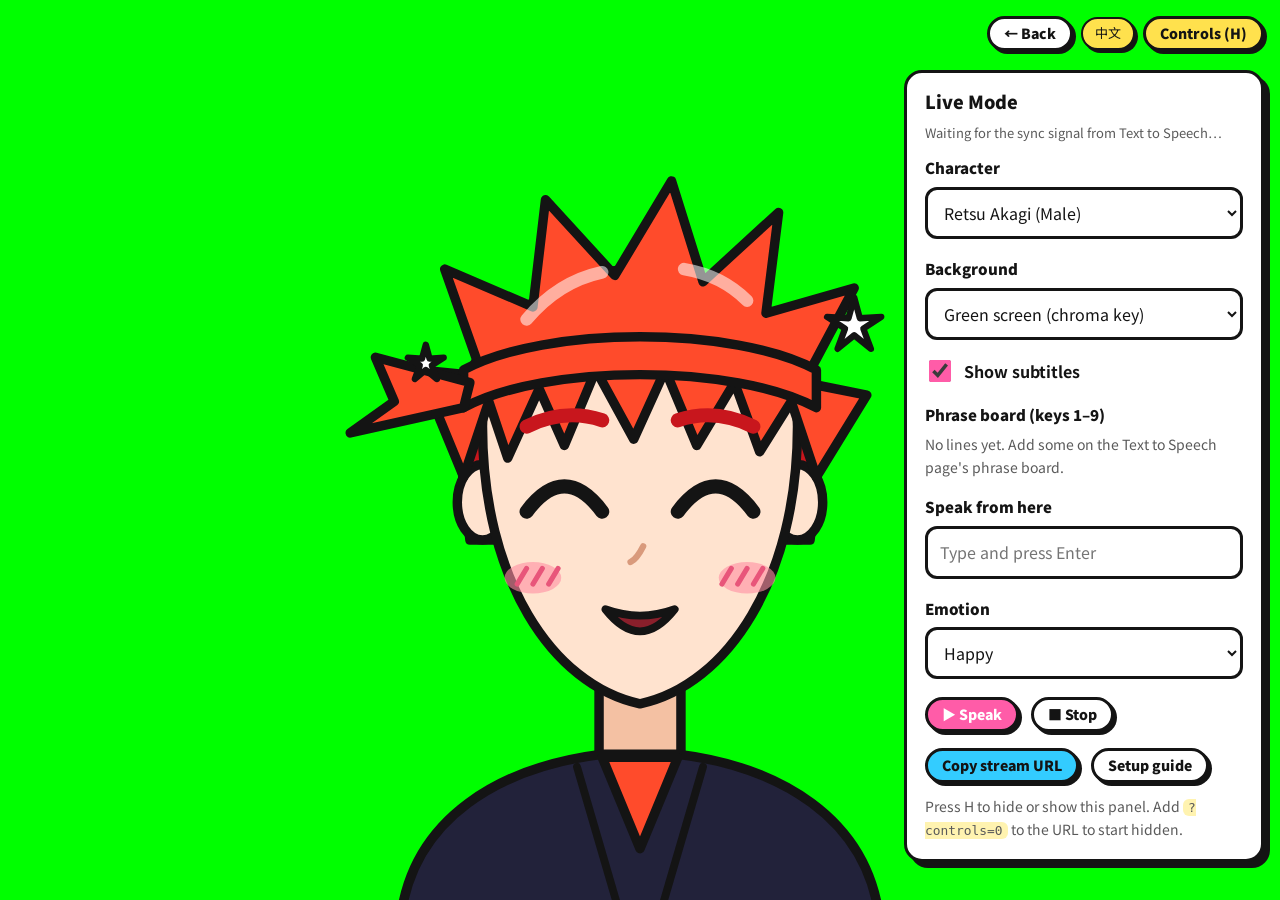
==== commit 3a5ded8b: "Add English version with a language toggle, and a Back button in Live Mode - js/i18n.js + js/i18n-en" ====
--- a/live.html
+++ b/live.html
@@ -9,7 +9,7 @@
   <link rel="preconnect" href="https://fonts.googleapis.com">
   <link rel="preconnect" href="https://fonts.gstatic.com" crossorigin>
   <link href="https://fonts.googleapis.com/css2?family=Bungee&family=Noto+Sans+TC:wght@500;700;900&display=swap" rel="stylesheet">
-  <link rel="stylesheet" href="css/style.css?v=20261003-1600">
+  <link rel="stylesheet" href="css/style.css?v=20261003-1701">
 </head>
 <body class="live bg-green" data-page="live">
   <div class="live-stage">
@@ -17,7 +17,12 @@
   </div>
   <div class="live-sub" id="liveSub" aria-live="polite"></div>
 
-  <button type="button" class="btn btn-sm btn-yellow live-toggle" id="toggleControls" aria-expanded="true" aria-controls="controls">控制面板（H）</button>
+  <!-- 返回、語言切換、控制面板按鈕：和控制面板一起用 H 鍵隱藏／顯示 -->
+  <div class="live-topbar" id="liveTopbar">
+    <button type="button" class="btn btn-sm" id="btnBack">← 返回</button>
+    <span data-lang-slot></span>
+    <button type="button" class="btn btn-sm btn-yellow" id="toggleControls" aria-expanded="true" aria-controls="controls">控制面板（H）</button>
+  </div>
 
   <aside class="card live-controls" id="controls">
     <h2>直播模式</h2>
@@ -64,14 +69,16 @@
     <p class="small muted" style="margin:12px 0 0">按 H 可隱藏或顯示這個面板。網址加上 <code>?controls=0</code> 會直接隱藏。</p>
   </aside>
 
-  <script src="js/app.js?v=20261003-1600"></script>
-  <script src="js/characters.js?v=20261003-1600"></script>
-  <script src="js/profile-store.js?v=20261003-1600"></script>
-  <script src="js/clip-store.js?v=20261003-1600"></script>
-  <script src="js/board.js?v=20261003-1600"></script>
-  <script src="js/audio-player.js?v=20261003-1600"></script>
-  <script src="js/engines/engine-a-webspeech.js?v=20261003-1600"></script>
-  <script src="js/live.js?v=20261003-1600"></script>
+  <script src="js/i18n-en.js?v=20261003-1701"></script>
+  <script src="js/i18n.js?v=20261003-1701"></script>
+  <script src="js/app.js?v=20261003-1701"></script>
+  <script src="js/characters.js?v=20261003-1701"></script>
+  <script src="js/profile-store.js?v=20261003-1701"></script>
+  <script src="js/clip-store.js?v=20261003-1701"></script>
+  <script src="js/board.js?v=20261003-1701"></script>
+  <script src="js/audio-player.js?v=20261003-1701"></script>
+  <script src="js/engines/engine-a-webspeech.js?v=20261003-1701"></script>
+  <script src="js/live.js?v=20261003-1701"></script>
   <script>
   /* 檔案不完整時（例如直接在壓縮檔裡打開、只傳了 html），顯示說明而不是空白頁 */
   (function () {
@@ -82,13 +89,14 @@
     d.setAttribute('role', 'alert');
     d.style.cssText = 'position:fixed;inset:0;z-index:9999;background:#fffbe0;color:#141414;font:16px/1.8 system-ui,sans-serif;padding:24px;overflow:auto';
     d.innerHTML = '<div style="max-width:640px;margin:0 auto">' +
-      '<h1 style="font-size:24px;margin:0 0 12px">網站檔案不完整，無法正常顯示</h1>' +
+      '<h1 style="font-size:24px;margin:0 0 12px">網站檔案不完整，無法正常顯示<br><small>Website files are incomplete</small></h1>' +
       '<p>這個網頁需要和 <b>css</b>、<b>js</b>、<b>images</b> 三個資料夾放在一起才能運作，目前讀不到它們。</p>' +
       '<ol>' +
       '<li>如果收到的是壓縮檔（.zip），請先按右鍵「<b>全部解壓縮</b>」，再打開解壓後資料夾裡的 index.html。不要直接在壓縮檔裡點開。</li>' +
       '<li>確認 index.html 旁邊有 css、js、images 三個資料夾。用 LINE 等通訊軟體傳檔時，資料夾常會不見，請改傳整個壓縮檔。</li>' +
       '<li><b>最推薦</b>：請對方直接打開網站的 GitHub Pages 網址。錄製聲紋也只有網址版能使用麥克風。</li>' +
-      '</ol></div>';
+      '</ol>' +
+      '<p lang="en" style="margin-top:20px;border-top:2px dashed #ccc;padding-top:12px">This page needs the <b>css</b>, <b>js</b> and <b>images</b> folders next to it. If you received a .zip file, extract it first and then open index.html. The easiest way is to open the official site: https://singwillychen.github.io/voicesprite/</p></div>';
     document.body.appendChild(d);
   })();
   </script>
--- a/css/style.css
+++ b/css/style.css
@@ -41,6 +41,7 @@
 /* ---------- Header ---------- */
 .site-header { position: sticky; top: 0; z-index: 50; background: var(--ink); color: #fff; }
 .site-header .inner { max-width: 1200px; margin: 0 auto; padding: 10px 16px; display: flex; align-items: center; gap: 16px; justify-content: space-between; }
+.site-nav { margin-left: auto; }
 .logo { font-family: var(--font-display); font-size: 20px; color: var(--yellow); text-decoration: none; display: flex; align-items: center; gap: 8px; white-space: nowrap; }
 .logo span { background: var(--pink); color: #fff; padding: 0 8px; border: 2px solid #fff; border-radius: 8px; transform: rotate(-5deg); display: inline-block; }
 .site-nav { display: flex; gap: 8px; overflow-x: auto; scrollbar-width: none; }
@@ -48,6 +49,11 @@
 .site-nav a { color: #fff; text-decoration: none; font-weight: 700; padding: 5px 14px; border: 2px solid #fff; border-radius: 999px; font-size: 14px; white-space: nowrap; transition: background .15s, color .15s; }
 .site-nav a:hover { background: #fff; color: var(--ink); }
 .site-nav a[aria-current="page"] { background: var(--yellow); color: var(--ink); border-color: var(--yellow); }
+
+/* ---------- Language toggle ---------- */
+.lang-toggle { flex: none; font-family: var(--font-display); font-size: 13px; line-height: 1; padding: 7px 12px; color: var(--ink); background: var(--yellow); border: 2px solid #fff; border-radius: 999px; cursor: pointer; transition: transform .12s; }
+.lang-toggle:hover { transform: rotate(-4deg) scale(1.05); }
+.live-topbar .lang-toggle { border-color: var(--ink); box-shadow: 3px 3px 0 var(--ink); padding: 8px 12px; }
 
 /* ---------- Buttons ---------- */
 .btn {
@@ -223,12 +229,13 @@
 .controls h2 { font-size: 20px; margin-bottom: 12px; }
 .ctl-block { padding-bottom: 18px; margin-bottom: 18px; border-bottom: 3px dashed #ddd; }
 .ctl-block:last-child { border-bottom: 0; margin-bottom: 0; padding-bottom: 0; }
-.engine-list { display: grid; grid-template-columns: repeat(3, 1fr); gap: 10px; }
+.engine-list { display: grid; grid-template-columns: repeat(3, minmax(0, 1fr)); gap: 10px; }
 .engine-opt { position: relative; display: grid; gap: 4px; padding: 10px 12px; border: 3px solid var(--ink); border-radius: 14px; cursor: pointer; background: #fff; font-size: 13px; }
 .engine-opt input { position: absolute; opacity: 0; pointer-events: none; }
 .engine-opt .engine-name { font-weight: 900; font-size: 14px; }
 .engine-opt:has(input:checked) { background: var(--yellow); box-shadow: var(--shadow-sm); }
 .engine-opt.is-disabled { opacity: .55; cursor: not-allowed; background: #f3f3f3; }
+.engine-opt .tag { white-space: normal; } /* 不支援原因可能是長句 */
 .engine-opt:has(input:focus-visible) { outline: 3px dashed var(--ink); outline-offset: 3px; }
 .char-strip { display: flex; gap: 8px; overflow-x: auto; padding: 4px 4px 10px; }
 .char-mini { flex: none; width: 64px; padding: 4px 4px 0; border: 3px solid var(--ink); border-radius: 12px; background: var(--mini-bg, #fff); cursor: pointer; }
@@ -301,10 +308,10 @@
 .live-char { width: min(70vh, 90vw); margin-bottom: -2vh; }
 .live-sub { position: fixed; left: 50%; bottom: 6vh; transform: translateX(-50%); width: min(1000px, 92vw); text-align: center; font-weight: 900; font-size: clamp(22px, 4.2vh, 44px); color: #fff; -webkit-text-stroke: 6px var(--ink); paint-order: stroke fill; line-height: 1.35; pointer-events: none; }
 .live-sub:empty { display: none; }
-.live-toggle { position: fixed; top: 16px; right: 16px; z-index: 20; }
+.live-topbar { position: fixed; top: 16px; right: 16px; z-index: 20; display: flex; gap: 8px; align-items: center; }
 .live-controls { position: fixed; top: 70px; right: 16px; z-index: 20; width: min(360px, calc(100vw - 32px)); max-height: calc(100vh - 90px); overflow-y: auto; padding: 18px; }
 .live-controls h2 { font-size: 18px; }
-body.no-controls .live-toggle, body.no-controls .live-controls { display: none; }
+body.no-controls .live-topbar, body.no-controls .live-controls { display: none; }
 .sync-status { font-size: 13px; color: var(--muted); }
 .live-board { display: grid; gap: 6px; margin-bottom: 16px; }
 .live-board button { display: flex; gap: 8px; align-items: center; width: 100%; text-align: left; font: inherit; font-size: 14px; font-weight: 700; padding: 6px 10px; border: 2px solid var(--ink); border-radius: 10px; background: #fff; cursor: pointer; }
@@ -355,8 +362,9 @@
 @media (max-width: 600px) {
   .section { padding: 56px 0; }
   .card { padding: 18px; }
-  .site-header .inner { flex-direction: column; align-items: stretch; gap: 8px; }
-  .engine-list, .sliders { grid-template-columns: 1fr; }
+  .site-header .inner { flex-wrap: wrap; gap: 8px; }
+  .site-nav { order: 3; flex-basis: 100%; }
+  .engine-list, .sliders { grid-template-columns: minmax(0, 1fr); }
   .char-grid { grid-template-columns: repeat(2, 1fr); gap: 14px; }
   .char-meta { padding: 10px 10px 50px; }
   .char-meta h3 { font-size: 17px; }
